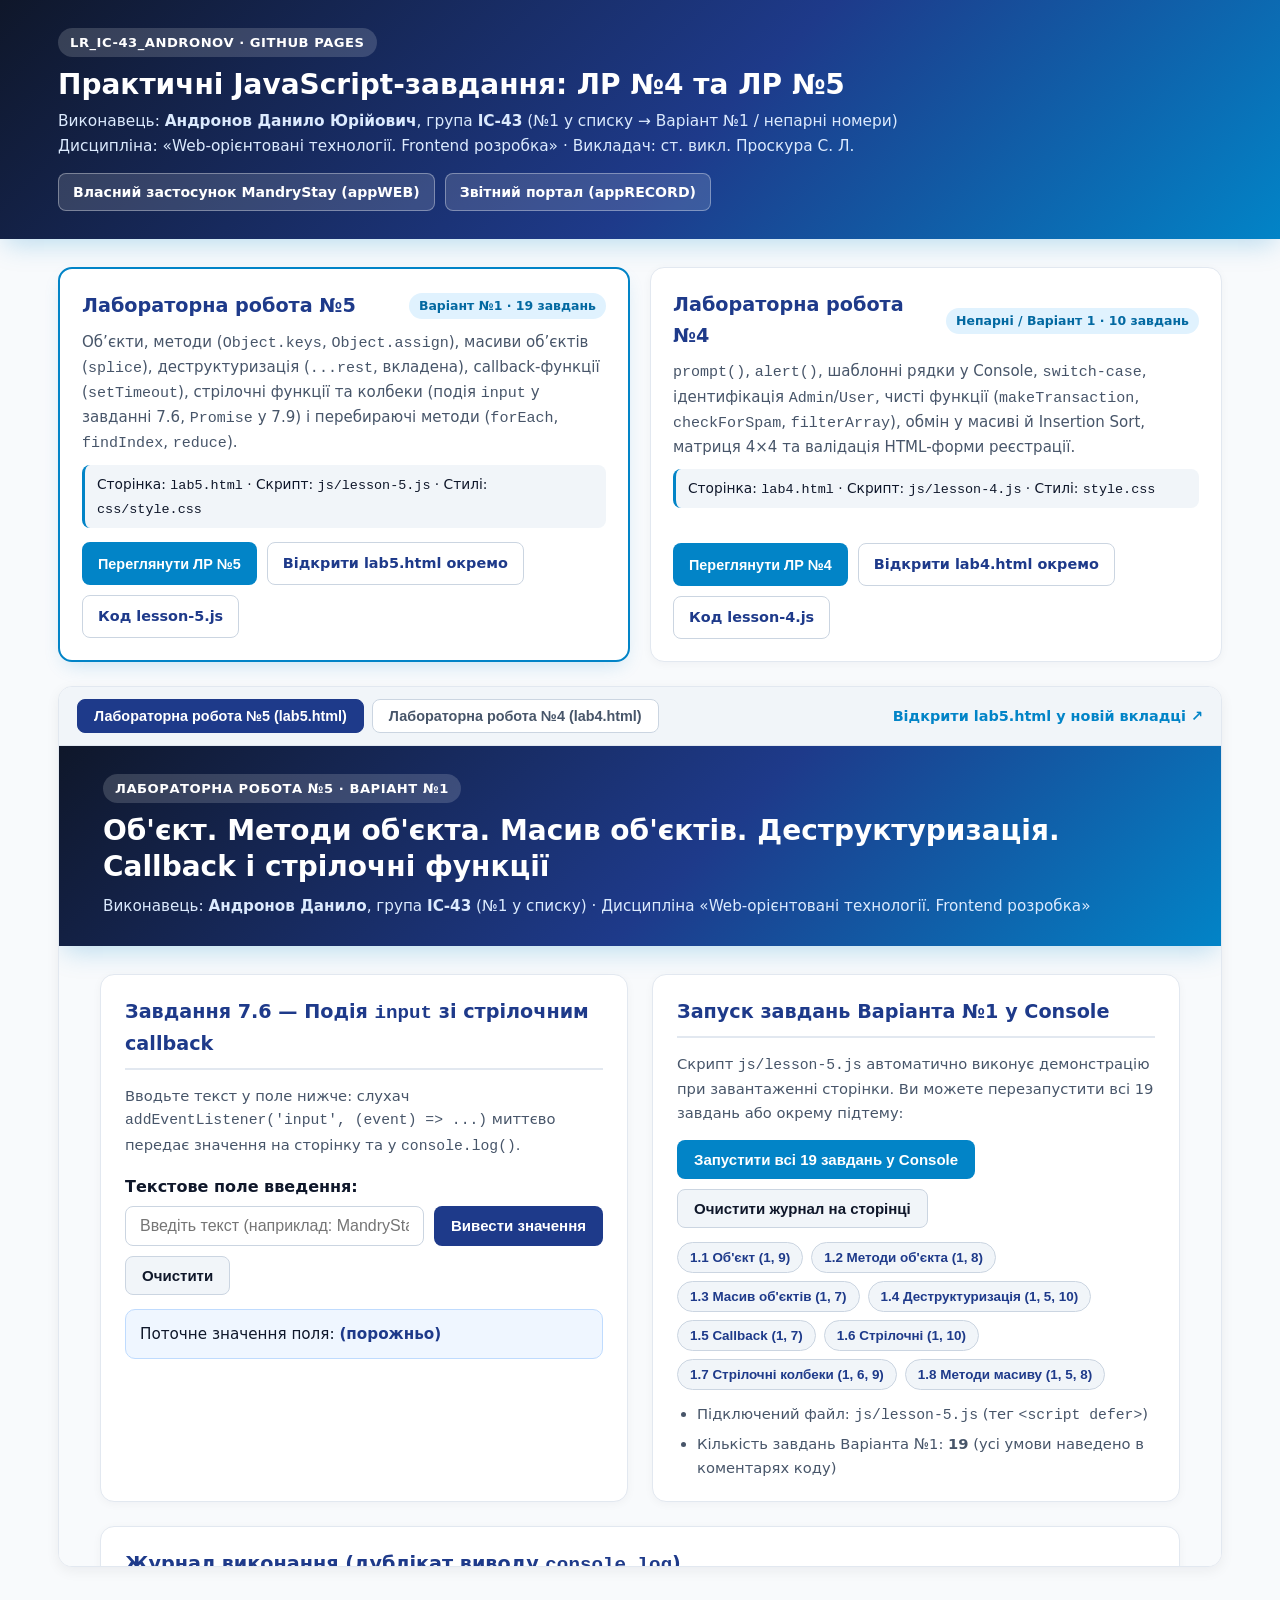
==== index.html @ 578d2ba0 "Labs 4-5: add lesson-4.js, lesson-5.js, and GitHub Pages index" ====
<!DOCTYPE html>
<html lang="uk">
<head>
  <meta charset="UTF-8">
  <meta name="viewport" content="width=device-width, initial-scale=1.0">
  <meta name="description" content="Практичні JavaScript-завдання: Лабораторна робота №4 та Лабораторна робота №5 (Андронов Данило, група ІС-43).">
  <title>LR_IC-43_Andronov — Практичні завдання з JavaScript (ЛР №4, ЛР №5)</title>
  <style>
    :root {
      --bg-page: #f8fafc;
      --bg-card: #ffffff;
      --ink-main: #0f172a;
      --ink-muted: #475569;
      --brand-dark: #0f172a;
      --brand-primary: #1e3a8a;
      --brand-accent: #0284c7;
      --brand-accent-hover: #0369a1;
      --border-soft: #e2e8f0;
      --border-strong: #cbd5e1;
    }

    * {
      box-sizing: border-box;
      margin: 0;
      padding: 0;
    }

    body {
      font-family: system-ui, -apple-system, BlinkMacSystemFont, "Segoe UI", Roboto, Arial, sans-serif;
      background-color: var(--bg-page);
      color: var(--ink-main);
      line-height: 1.6;
      padding-bottom: 40px;
    }

    .portal-header {
      background: linear-gradient(135deg, var(--brand-dark) 0%, var(--brand-primary) 55%, var(--brand-accent) 100%);
      color: #ffffff;
      padding: 28px 24px;
      margin-bottom: 28px;
      box-shadow: 0 10px 25px -5px rgba(2, 132, 199, 0.25);
    }

    .container {
      max-width: 1200px;
      margin: 0 auto;
      padding: 0 18px;
    }

    .header-top {
      display: flex;
      justify-content: space-between;
      align-items: flex-start;
      flex-wrap: wrap;
      gap: 16px;
    }

    .badge {
      display: inline-block;
      padding: 4px 12px;
      background: rgba(255, 255, 255, 0.16);
      border-radius: 999px;
      font-size: 0.82rem;
      font-weight: 700;
      letter-spacing: 0.04em;
      text-transform: uppercase;
      margin-bottom: 10px;
    }

    .portal-header h1 {
      font-size: 1.75rem;
      font-weight: 800;
      line-height: 1.3;
      margin-bottom: 6px;
    }

    .header-meta {
      color: #dbeafe;
      font-size: 0.96rem;
    }

    .portal-links {
      display: flex;
      flex-wrap: wrap;
      gap: 10px;
      margin-top: 14px;
    }

    .portal-link-pill {
      display: inline-flex;
      align-items: center;
      gap: 6px;
      padding: 7px 14px;
      background: rgba(255, 255, 255, 0.14);
      border: 1px solid rgba(255, 255, 255, 0.35);
      color: #ffffff;
      text-decoration: none;
      border-radius: 8px;
      font-size: 0.88rem;
      font-weight: 600;
      transition: background-color 0.15s ease;
    }

    .portal-link-pill:hover {
      background: rgba(255, 255, 255, 0.26);
    }

    .cards-grid {
      display: grid;
      grid-template-columns: repeat(auto-fit, minmax(320px, 1fr));
      gap: 20px;
      margin-bottom: 24px;
    }

    .lab-card {
      background: var(--bg-card);
      border: 1px solid var(--border-soft);
      border-radius: 14px;
      padding: 22px;
      box-shadow: 0 2px 10px rgba(15, 23, 42, 0.04);
      display: flex;
      flex-direction: column;
      justify-content: space-between;
      gap: 14px;
      transition: border-color 0.15s ease, box-shadow 0.15s ease;
    }

    .lab-card.is-selected {
      border: 2px solid var(--brand-accent);
      box-shadow: 0 8px 20px -6px rgba(2, 132, 199, 0.2);
    }

    .lab-card-header {
      display: flex;
      align-items: center;
      justify-content: space-between;
      gap: 10px;
      margin-bottom: 8px;
    }

    .lab-card h2 {
      font-size: 1.2rem;
      color: var(--brand-primary);
    }

    .lab-tag {
      font-size: 0.78rem;
      font-weight: 700;
      padding: 3px 10px;
      border-radius: 999px;
      background: #e0f2fe;
      color: #0369a1;
      white-space: nowrap;
    }

    .lab-card p {
      font-size: 0.94rem;
      color: var(--ink-muted);
      margin-bottom: 10px;
    }

    .lab-files {
      font-size: 0.86rem;
      color: var(--ink-main);
      background: #f1f5f9;
      padding: 8px 12px;
      border-radius: 8px;
      border-left: 3px solid var(--brand-accent);
    }

    .lab-files code {
      font-family: "Consolas", "Fira Code", monospace;
      font-size: 0.84rem;
      color: #0f172a;
    }

    .card-actions {
      display: flex;
      flex-wrap: wrap;
      gap: 10px;
    }

    .btn {
      display: inline-flex;
      align-items: center;
      justify-content: center;
      padding: 9px 15px;
      border-radius: 8px;
      border: 1px solid transparent;
      font-size: 0.9rem;
      font-weight: 600;
      text-decoration: none;
      cursor: pointer;
      transition: background-color 0.15s ease, border-color 0.15s ease;
    }

    .btn-primary {
      background-color: var(--brand-accent);
      color: #ffffff;
    }

    .btn-primary:hover {
      background-color: var(--brand-accent-hover);
    }

    .btn-outline {
      background-color: #ffffff;
      color: var(--brand-primary);
      border-color: var(--border-strong);
    }

    .btn-outline:hover {
      background-color: #f0f9ff;
      border-color: var(--brand-accent);
    }

    .preview-shell {
      background: var(--bg-card);
      border: 1px solid var(--border-soft);
      border-radius: 14px;
      overflow: hidden;
      box-shadow: 0 4px 14px rgba(15, 23, 42, 0.06);
    }

    .preview-toolbar {
      display: flex;
      align-items: center;
      justify-content: space-between;
      flex-wrap: wrap;
      gap: 12px;
      padding: 12px 18px;
      background: #f1f5f9;
      border-bottom: 1px solid var(--border-soft);
    }

    .preview-tabs {
      display: flex;
      gap: 8px;
      flex-wrap: wrap;
    }

    .preview-tab-btn {
      padding: 8px 16px;
      border-radius: 8px;
      border: 1px solid var(--border-strong);
      background: #ffffff;
      color: var(--ink-muted);
      font-size: 0.9rem;
      font-weight: 700;
      cursor: pointer;
      transition: all 0.15s ease;
    }

    .preview-tab-btn.active {
      background: var(--brand-primary);
      border-color: var(--brand-primary);
      color: #ffffff;
    }

    .preview-open-direct {
      font-size: 0.9rem;
      font-weight: 600;
      color: var(--brand-accent);
      text-decoration: none;
    }

    .preview-open-direct:hover {
      text-decoration: underline;
    }

    .preview-frame {
      display: block;
      width: 100%;
      height: 820px;
      border: none;
      background: #f8fafc;
    }

    @media (max-width: 768px) {
      .portal-header h1 {
        font-size: 1.4rem;
      }
      .preview-frame {
        height: 680px;
      }
    }
  </style>
</head>
<body>
  <header class="portal-header">
    <div class="container">
      <div class="header-top">
        <div>
          <span class="badge">LR_IC-43_Andronov · GitHub Pages</span>
          <h1>Практичні JavaScript-завдання: ЛР №4 та ЛР №5</h1>
          <p class="header-meta">
            Виконавець: <strong>Андронов Данило Юрійович</strong>, група <strong>ІС-43</strong> (№1 у списку → Варіант №1 / непарні номери)<br>
            Дисципліна: «Web-орієнтовані технології. Frontend розробка» · Викладач: ст. викл. Проскура С. Л.
          </p>
          <div class="portal-links">
            <a class="portal-link-pill" href="https://andronovdanilo.github.io/IC-43_appWEB-AndronovDanilo-FIOT-2026/" target="_blank" rel="noopener noreferrer">Власний застосунок MandryStay (appWEB)</a>
            <a class="portal-link-pill" href="https://andronovdanilo.github.io/IC-43_appRECORD-AndronovDanilo-FIOT-2026/" target="_blank" rel="noopener noreferrer">Звітний портал (appRECORD)</a>
          </div>
        </div>
      </div>
    </div>
  </header>

  <main class="container">
    <section class="cards-grid" aria-label="Навігація лабораторними роботами">
      <article class="lab-card is-selected" data-lab-card="5">
        <div>
          <div class="lab-card-header">
            <h2>Лабораторна робота №5</h2>
            <span class="lab-tag">Варіант №1 · 19 завдань</span>
          </div>
          <p>
            Об’єкти, методи (<code>Object.keys</code>, <code>Object.assign</code>), масиви об’єктів (<code>splice</code>),
            деструктуризація (<code>...rest</code>, вкладена), callback-функції (<code>setTimeout</code>), стрілочні функції та
            колбеки (подія <code>input</code> у завданні 7.6, <code>Promise</code> у 7.9) і перебираючі методи (<code>forEach</code>, <code>findIndex</code>, <code>reduce</code>).
          </p>
          <div class="lab-files">
            Сторінка: <code>lab5.html</code> · Скрипт: <code>js/lesson-5.js</code> · Стилі: <code>css/style.css</code>
          </div>
        </div>
        <div class="card-actions">
          <button type="button" class="btn btn-primary js-switch-lab" data-lab="5">Переглянути ЛР №5</button>
          <a class="btn btn-outline" href="lab5.html">Відкрити lab5.html окремо</a>
          <a class="btn btn-outline" href="js/lesson-5.js">Код lesson-5.js</a>
        </div>
      </article>

      <article class="lab-card" data-lab-card="4">
        <div>
          <div class="lab-card-header">
            <h2>Лабораторна робота №4</h2>
            <span class="lab-tag">Непарні / Варіант 1 · 10 завдань</span>
          </div>
          <p>
            <code>prompt()</code>, <code>alert()</code>, шаблонні рядки у Console, <code>switch-case</code>, ідентифікація
            <code>Admin</code>/<code>User</code>, чисті функції (<code>makeTransaction</code>, <code>checkForSpam</code>, <code>filterArray</code>),
            обмін у масиві й Insertion Sort, матриця 4×4 та валідація HTML-форми реєстрації.
          </p>
          <div class="lab-files">
            Сторінка: <code>lab4.html</code> · Скрипт: <code>js/lesson-4.js</code> · Стилі: <code>style.css</code>
          </div>
        </div>
        <div class="card-actions">
          <button type="button" class="btn btn-primary js-switch-lab" data-lab="4">Переглянути ЛР №4</button>
          <a class="btn btn-outline" href="lab4.html">Відкрити lab4.html окремо</a>
          <a class="btn btn-outline" href="js/lesson-4.js">Код lesson-4.js</a>
        </div>
      </article>
    </section>

    <section class="preview-shell" aria-label="Інтерактивний перегляд лабораторної роботи">
      <div class="preview-toolbar">
        <div class="preview-tabs" role="tablist" aria-label="Вибір сторінки лабораторної роботи">
          <button type="button" role="tab" aria-selected="true" class="preview-tab-btn active" data-lab="5">Лабораторна робота №5 (lab5.html)</button>
          <button type="button" role="tab" aria-selected="false" class="preview-tab-btn" data-lab="4">Лабораторна робота №4 (lab4.html)</button>
        </div>
        <a id="preview-direct-link" class="preview-open-direct" href="lab5.html" target="_blank" rel="noopener noreferrer">
          Відкрити lab5.html у новій вкладці &#8599;
        </a>
      </div>
      <iframe
        id="lab-preview-frame"
        class="preview-frame"
        src="lab5.html"
        title="Інтерактивний перегляд лабораторної роботи"
      ></iframe>
    </section>
  </main>

  <script>
    (function () {
      const LAB_PAGES = {
        4: { src: 'lab4.html', linkText: 'Відкрити lab4.html у новій вкладці ↗' },
        5: { src: 'lab5.html', linkText: 'Відкрити lab5.html у новій вкладці ↗' }
      };

      const frame = document.getElementById('lab-preview-frame');
      const directLink = document.getElementById('preview-direct-link');
      const tabButtons = document.querySelectorAll('.preview-tab-btn');
      const cards = document.querySelectorAll('.lab-card');
      const switchTriggers = document.querySelectorAll('.js-switch-lab, .preview-tab-btn');

      function selectLab(labNum) {
        const config = LAB_PAGES[labNum];
        if (!config || !frame) return;

        frame.src = config.src;
        if (directLink) {
          directLink.href = config.src;
          directLink.textContent = config.linkText;
        }

        tabButtons.forEach((btn) => {
          const isMatch = btn.getAttribute('data-lab') === String(labNum);
          btn.classList.toggle('active', isMatch);
          btn.setAttribute('aria-selected', isMatch ? 'true' : 'false');
        });

        cards.forEach((card) => {
          const isMatch = card.getAttribute('data-lab-card') === String(labNum);
          card.classList.toggle('is-selected', isMatch);
        });
      }

      switchTriggers.forEach((el) => {
        el.addEventListener('click', () => {
          const labNum = el.getAttribute('data-lab');
          selectLab(labNum);
          if (el.classList.contains('js-switch-lab')) {
            frame.scrollIntoView({ behavior: 'smooth', block: 'start' });
          }
        });
      });
    })();
  </script>
</body>
</html>
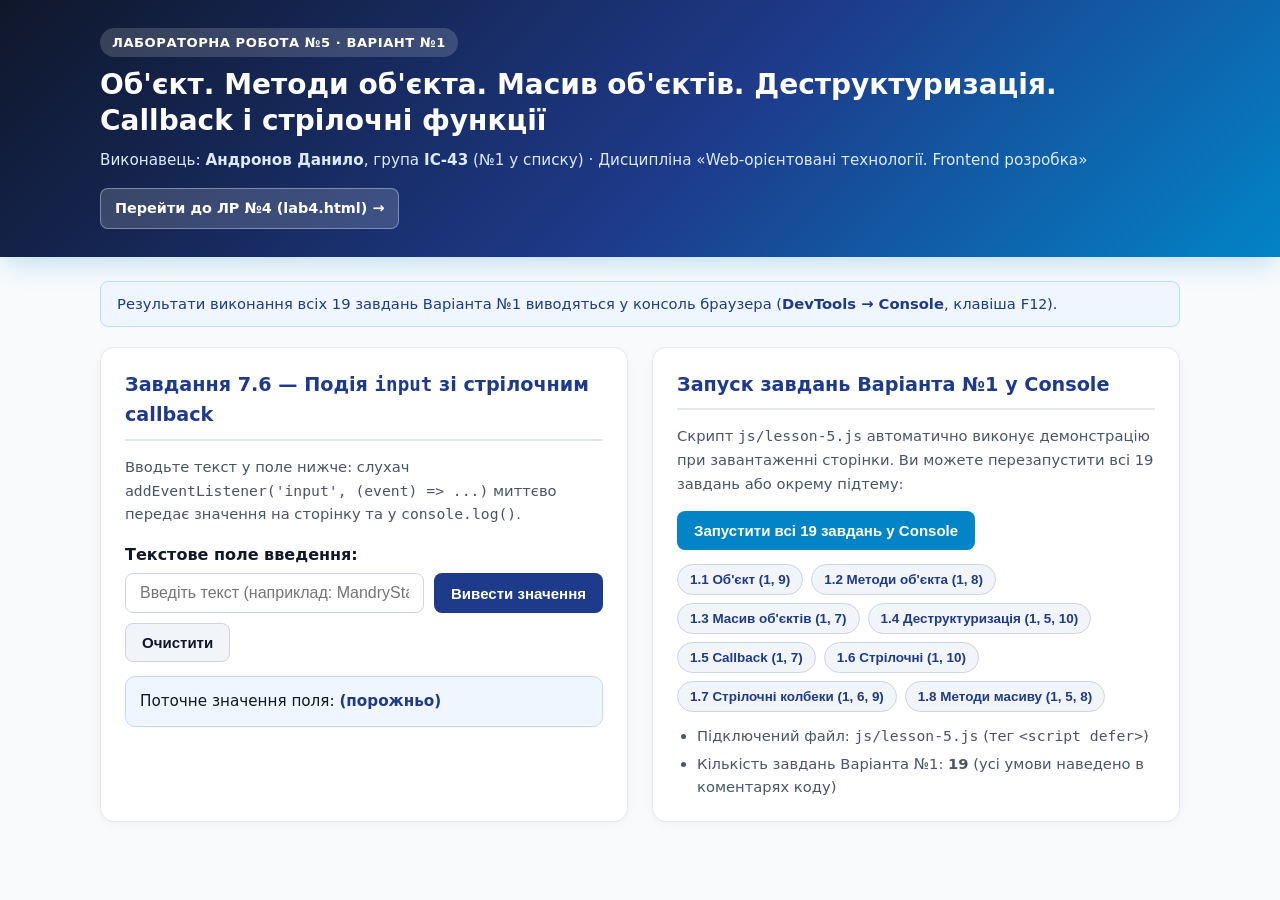
==== commit e40cf53e: "Simplify Labs 4-5: remove console-mirror and iframe, use index.html for Lab 5" ====
--- a/index.html
+++ b/index.html
@@ -1,422 +1,101 @@
 <!DOCTYPE html>
 <html lang="uk">
 <head>
-  <meta charset="UTF-8">
-  <meta name="viewport" content="width=device-width, initial-scale=1.0">
-  <meta name="description" content="Практичні JavaScript-завдання: Лабораторна робота №4 та Лабораторна робота №5 (Андронов Данило, група ІС-43).">
-  <title>LR_IC-43_Andronov — Практичні завдання з JavaScript (ЛР №4, ЛР №5)</title>
-  <style>
-    :root {
-      --bg-page: #f8fafc;
-      --bg-card: #ffffff;
-      --ink-main: #0f172a;
-      --ink-muted: #475569;
-      --brand-dark: #0f172a;
-      --brand-primary: #1e3a8a;
-      --brand-accent: #0284c7;
-      --brand-accent-hover: #0369a1;
-      --border-soft: #e2e8f0;
-      --border-strong: #cbd5e1;
-    }
-
-    * {
-      box-sizing: border-box;
-      margin: 0;
-      padding: 0;
-    }
-
-    body {
-      font-family: system-ui, -apple-system, BlinkMacSystemFont, "Segoe UI", Roboto, Arial, sans-serif;
-      background-color: var(--bg-page);
-      color: var(--ink-main);
-      line-height: 1.6;
-      padding-bottom: 40px;
-    }
-
-    .portal-header {
-      background: linear-gradient(135deg, var(--brand-dark) 0%, var(--brand-primary) 55%, var(--brand-accent) 100%);
-      color: #ffffff;
-      padding: 28px 24px;
-      margin-bottom: 28px;
-      box-shadow: 0 10px 25px -5px rgba(2, 132, 199, 0.25);
-    }
-
-    .container {
-      max-width: 1200px;
-      margin: 0 auto;
-      padding: 0 18px;
-    }
-
-    .header-top {
-      display: flex;
-      justify-content: space-between;
-      align-items: flex-start;
-      flex-wrap: wrap;
-      gap: 16px;
-    }
-
-    .badge {
-      display: inline-block;
-      padding: 4px 12px;
-      background: rgba(255, 255, 255, 0.16);
-      border-radius: 999px;
-      font-size: 0.82rem;
-      font-weight: 700;
-      letter-spacing: 0.04em;
-      text-transform: uppercase;
-      margin-bottom: 10px;
-    }
-
-    .portal-header h1 {
-      font-size: 1.75rem;
-      font-weight: 800;
-      line-height: 1.3;
-      margin-bottom: 6px;
-    }
-
-    .header-meta {
-      color: #dbeafe;
-      font-size: 0.96rem;
-    }
-
-    .portal-links {
-      display: flex;
-      flex-wrap: wrap;
-      gap: 10px;
-      margin-top: 14px;
-    }
-
-    .portal-link-pill {
-      display: inline-flex;
-      align-items: center;
-      gap: 6px;
-      padding: 7px 14px;
-      background: rgba(255, 255, 255, 0.14);
-      border: 1px solid rgba(255, 255, 255, 0.35);
-      color: #ffffff;
-      text-decoration: none;
-      border-radius: 8px;
-      font-size: 0.88rem;
-      font-weight: 600;
-      transition: background-color 0.15s ease;
-    }
-
-    .portal-link-pill:hover {
-      background: rgba(255, 255, 255, 0.26);
-    }
-
-    .cards-grid {
-      display: grid;
-      grid-template-columns: repeat(auto-fit, minmax(320px, 1fr));
-      gap: 20px;
-      margin-bottom: 24px;
-    }
-
-    .lab-card {
-      background: var(--bg-card);
-      border: 1px solid var(--border-soft);
-      border-radius: 14px;
-      padding: 22px;
-      box-shadow: 0 2px 10px rgba(15, 23, 42, 0.04);
-      display: flex;
-      flex-direction: column;
-      justify-content: space-between;
-      gap: 14px;
-      transition: border-color 0.15s ease, box-shadow 0.15s ease;
-    }
-
-    .lab-card.is-selected {
-      border: 2px solid var(--brand-accent);
-      box-shadow: 0 8px 20px -6px rgba(2, 132, 199, 0.2);
-    }
-
-    .lab-card-header {
-      display: flex;
-      align-items: center;
-      justify-content: space-between;
-      gap: 10px;
-      margin-bottom: 8px;
-    }
-
-    .lab-card h2 {
-      font-size: 1.2rem;
-      color: var(--brand-primary);
-    }
-
-    .lab-tag {
-      font-size: 0.78rem;
-      font-weight: 700;
-      padding: 3px 10px;
-      border-radius: 999px;
-      background: #e0f2fe;
-      color: #0369a1;
-      white-space: nowrap;
-    }
-
-    .lab-card p {
-      font-size: 0.94rem;
-      color: var(--ink-muted);
-      margin-bottom: 10px;
-    }
-
-    .lab-files {
-      font-size: 0.86rem;
-      color: var(--ink-main);
-      background: #f1f5f9;
-      padding: 8px 12px;
-      border-radius: 8px;
-      border-left: 3px solid var(--brand-accent);
-    }
-
-    .lab-files code {
-      font-family: "Consolas", "Fira Code", monospace;
-      font-size: 0.84rem;
-      color: #0f172a;
-    }
-
-    .card-actions {
-      display: flex;
-      flex-wrap: wrap;
-      gap: 10px;
-    }
-
-    .btn {
-      display: inline-flex;
-      align-items: center;
-      justify-content: center;
-      padding: 9px 15px;
-      border-radius: 8px;
-      border: 1px solid transparent;
-      font-size: 0.9rem;
-      font-weight: 600;
-      text-decoration: none;
-      cursor: pointer;
-      transition: background-color 0.15s ease, border-color 0.15s ease;
-    }
-
-    .btn-primary {
-      background-color: var(--brand-accent);
-      color: #ffffff;
-    }
-
-    .btn-primary:hover {
-      background-color: var(--brand-accent-hover);
-    }
-
-    .btn-outline {
-      background-color: #ffffff;
-      color: var(--brand-primary);
-      border-color: var(--border-strong);
-    }
-
-    .btn-outline:hover {
-      background-color: #f0f9ff;
-      border-color: var(--brand-accent);
-    }
-
-    .preview-shell {
-      background: var(--bg-card);
-      border: 1px solid var(--border-soft);
-      border-radius: 14px;
-      overflow: hidden;
-      box-shadow: 0 4px 14px rgba(15, 23, 42, 0.06);
-    }
-
-    .preview-toolbar {
-      display: flex;
-      align-items: center;
-      justify-content: space-between;
-      flex-wrap: wrap;
-      gap: 12px;
-      padding: 12px 18px;
-      background: #f1f5f9;
-      border-bottom: 1px solid var(--border-soft);
-    }
-
-    .preview-tabs {
-      display: flex;
-      gap: 8px;
-      flex-wrap: wrap;
-    }
-
-    .preview-tab-btn {
-      padding: 8px 16px;
-      border-radius: 8px;
-      border: 1px solid var(--border-strong);
-      background: #ffffff;
-      color: var(--ink-muted);
-      font-size: 0.9rem;
-      font-weight: 700;
-      cursor: pointer;
-      transition: all 0.15s ease;
-    }
-
-    .preview-tab-btn.active {
-      background: var(--brand-primary);
-      border-color: var(--brand-primary);
-      color: #ffffff;
-    }
-
-    .preview-open-direct {
-      font-size: 0.9rem;
-      font-weight: 600;
-      color: var(--brand-accent);
-      text-decoration: none;
-    }
-
-    .preview-open-direct:hover {
-      text-decoration: underline;
-    }
-
-    .preview-frame {
-      display: block;
-      width: 100%;
-      height: 820px;
-      border: none;
-      background: #f8fafc;
-    }
-
-    @media (max-width: 768px) {
-      .portal-header h1 {
-        font-size: 1.4rem;
-      }
-      .preview-frame {
-        height: 680px;
-      }
-    }
-  </style>
+    <meta charset="UTF-8">
+    <meta name="viewport" content="width=device-width, initial-scale=1.0">
+    <title>ЛР №5 — Об'єкти, методи, деструктуризація, callback, стрілочні функції (ІС-43)</title>
+    <link rel="stylesheet" href="css/style.css">
+    <script defer src="js/lesson-5.js"></script>
 </head>
 <body>
-  <header class="portal-header">
-    <div class="container">
-      <div class="header-top">
-        <div>
-          <span class="badge">LR_IC-43_Andronov · GitHub Pages</span>
-          <h1>Практичні JavaScript-завдання: ЛР №4 та ЛР №5</h1>
-          <p class="header-meta">
-            Виконавець: <strong>Андронов Данило Юрійович</strong>, група <strong>ІС-43</strong> (№1 у списку → Варіант №1 / непарні номери)<br>
-            Дисципліна: «Web-орієнтовані технології. Frontend розробка» · Викладач: ст. викл. Проскура С. Л.
-          </p>
-          <div class="portal-links">
-            <a class="portal-link-pill" href="https://andronovdanilo.github.io/IC-43_appWEB-AndronovDanilo-FIOT-2026/" target="_blank" rel="noopener noreferrer">Власний застосунок MandryStay (appWEB)</a>
-            <a class="portal-link-pill" href="https://andronovdanilo.github.io/IC-43_appRECORD-AndronovDanilo-FIOT-2026/" target="_blank" rel="noopener noreferrer">Звітний портал (appRECORD)</a>
-          </div>
+    <header class="page-header">
+        <div class="container">
+            <div class="header-top">
+                <div>
+                    <span class="header-badge">Лабораторна робота №5 · Варіант №1</span>
+                    <h1>Об'єкт. Методи об'єкта. Масив об'єктів. Деструктуризація. Callback і стрілочні функції</h1>
+                    <p class="header-meta">
+                        Виконавець: <strong>Андронов Данило</strong>, група <strong>ІС-43</strong> (№1 у списку) ·
+                        Дисципліна «Web-орієнтовані технології. Frontend розробка»
+                    </p>
+                </div>
+                <nav class="header-nav" aria-label="Навігація лабораторними роботами">
+                    <a class="nav-link" href="lab4.html">Перейти до ЛР №4 (lab4.html) →</a>
+                </nav>
+            </div>
         </div>
-      </div>
-    </div>
-  </header>
+    </header>
 
-  <main class="container">
-    <section class="cards-grid" aria-label="Навігація лабораторними роботами">
-      <article class="lab-card is-selected" data-lab-card="5">
-        <div>
-          <div class="lab-card-header">
-            <h2>Лабораторна робота №5</h2>
-            <span class="lab-tag">Варіант №1 · 19 завдань</span>
-          </div>
-          <p>
-            Об’єкти, методи (<code>Object.keys</code>, <code>Object.assign</code>), масиви об’єктів (<code>splice</code>),
-            деструктуризація (<code>...rest</code>, вкладена), callback-функції (<code>setTimeout</code>), стрілочні функції та
-            колбеки (подія <code>input</code> у завданні 7.6, <code>Promise</code> у 7.9) і перебираючі методи (<code>forEach</code>, <code>findIndex</code>, <code>reduce</code>).
-          </p>
-          <div class="lab-files">
-            Сторінка: <code>lab5.html</code> · Скрипт: <code>js/lesson-5.js</code> · Стилі: <code>css/style.css</code>
-          </div>
+    <main class="container">
+        <p class="console-hint">
+            Результати виконання всіх 19 завдань Варіанта №1 виводяться у консоль браузера (<strong>DevTools → Console</strong>, клавіша <code>F12</code>).
+        </p>
+
+        <div class="grid-layout">
+            <!-- Інтерактивний блок для Завдання 7.6 -->
+            <section class="card" aria-labelledby="task-7-6-title">
+                <h2 id="task-7-6-title">Завдання 7.6 — Подія <code>input</code> зі стрілочним callback</h2>
+                <p class="card-subtitle">
+                    Вводьте текст у поле нижче: слухач <code>addEventListener('input', (event) =&gt; ...)</code> миттєво передає значення на сторінку та у <code>console.log()</code>.
+                </p>
+
+                <form id="task-7-6-form">
+                    <div class="form-group">
+                        <label for="task-7-6-input">Текстове поле введення:</label>
+                        <div class="input-row">
+                            <input
+                                type="text"
+                                id="task-7-6-input"
+                                name="liveText"
+                                placeholder="Введіть текст (наприклад: MandryStay ІС-43)..."
+                                autocomplete="off"
+                            >
+                            <button type="button" id="task-7-6-button" class="btn btn-primary">
+                                Вивести значення
+                            </button>
+                            <button type="button" id="task-7-6-clear" class="btn btn-secondary">
+                                Очистити
+                            </button>
+                        </div>
+                    </div>
+                </form>
+
+                <div class="live-output-box">
+                    Поточне значення поля: <output id="task-7-6-output" for="task-7-6-input">(порожньо)</output>
+                </div>
+                <p id="task-7-6-status" class="status-note" aria-live="polite"></p>
+            </section>
+
+            <!-- Керування запуском демонстрацій Варіанта №1 у DevTools Console -->
+            <section class="card" aria-labelledby="runner-title">
+                <h2 id="runner-title">Запуск завдань Варіанта №1 у Console</h2>
+                <p class="card-subtitle">
+                    Скрипт <code>js/lesson-5.js</code> автоматично виконує демонстрацію при завантаженні сторінки. Ви можете перезапустити всі 19 завдань або окрему підтему:
+                </p>
+
+                <div class="input-row">
+                    <button type="button" id="run-all-demos-btn" class="btn btn-accent">
+                        Запустити всі 19 завдань у Console
+                    </button>
+                </div>
+
+                <div class="subtopics-grid" aria-label="Запуск за підтемами">
+                    <button type="button" class="btn-pill" data-subtopic="1">1.1 Об'єкт (1, 9)</button>
+                    <button type="button" class="btn-pill" data-subtopic="2">1.2 Методи об'єкта (1, 8)</button>
+                    <button type="button" class="btn-pill" data-subtopic="3">1.3 Масив об'єктів (1, 7)</button>
+                    <button type="button" class="btn-pill" data-subtopic="4">1.4 Деструктуризація (1, 5, 10)</button>
+                    <button type="button" class="btn-pill" data-subtopic="5">1.5 Callback (1, 7)</button>
+                    <button type="button" class="btn-pill" data-subtopic="6">1.6 Стрілочні (1, 10)</button>
+                    <button type="button" class="btn-pill" data-subtopic="7">1.7 Стрілочні колбеки (1, 6, 9)</button>
+                    <button type="button" class="btn-pill" data-subtopic="8">1.8 Методи масиву (1, 5, 8)</button>
+                </div>
+
+                <ul class="tasks-list">
+                    <li>Підключений файл: <code>js/lesson-5.js</code> (тег <code>&lt;script defer&gt;</code>)</li>
+                    <li>Кількість завдань Варіанта №1: <strong>19</strong> (усі умови наведено в коментарях коду)</li>
+                </ul>
+            </section>
         </div>
-        <div class="card-actions">
-          <button type="button" class="btn btn-primary js-switch-lab" data-lab="5">Переглянути ЛР №5</button>
-          <a class="btn btn-outline" href="lab5.html">Відкрити lab5.html окремо</a>
-          <a class="btn btn-outline" href="js/lesson-5.js">Код lesson-5.js</a>
-        </div>
-      </article>
-
-      <article class="lab-card" data-lab-card="4">
-        <div>
-          <div class="lab-card-header">
-            <h2>Лабораторна робота №4</h2>
-            <span class="lab-tag">Непарні / Варіант 1 · 10 завдань</span>
-          </div>
-          <p>
-            <code>prompt()</code>, <code>alert()</code>, шаблонні рядки у Console, <code>switch-case</code>, ідентифікація
-            <code>Admin</code>/<code>User</code>, чисті функції (<code>makeTransaction</code>, <code>checkForSpam</code>, <code>filterArray</code>),
-            обмін у масиві й Insertion Sort, матриця 4×4 та валідація HTML-форми реєстрації.
-          </p>
-          <div class="lab-files">
-            Сторінка: <code>lab4.html</code> · Скрипт: <code>js/lesson-4.js</code> · Стилі: <code>style.css</code>
-          </div>
-        </div>
-        <div class="card-actions">
-          <button type="button" class="btn btn-primary js-switch-lab" data-lab="4">Переглянути ЛР №4</button>
-          <a class="btn btn-outline" href="lab4.html">Відкрити lab4.html окремо</a>
-          <a class="btn btn-outline" href="js/lesson-4.js">Код lesson-4.js</a>
-        </div>
-      </article>
-    </section>
-
-    <section class="preview-shell" aria-label="Інтерактивний перегляд лабораторної роботи">
-      <div class="preview-toolbar">
-        <div class="preview-tabs" role="tablist" aria-label="Вибір сторінки лабораторної роботи">
-          <button type="button" role="tab" aria-selected="true" class="preview-tab-btn active" data-lab="5">Лабораторна робота №5 (lab5.html)</button>
-          <button type="button" role="tab" aria-selected="false" class="preview-tab-btn" data-lab="4">Лабораторна робота №4 (lab4.html)</button>
-        </div>
-        <a id="preview-direct-link" class="preview-open-direct" href="lab5.html" target="_blank" rel="noopener noreferrer">
-          Відкрити lab5.html у новій вкладці &#8599;
-        </a>
-      </div>
-      <iframe
-        id="lab-preview-frame"
-        class="preview-frame"
-        src="lab5.html"
-        title="Інтерактивний перегляд лабораторної роботи"
-      ></iframe>
-    </section>
-  </main>
-
-  <script>
-    (function () {
-      const LAB_PAGES = {
-        4: { src: 'lab4.html', linkText: 'Відкрити lab4.html у новій вкладці ↗' },
-        5: { src: 'lab5.html', linkText: 'Відкрити lab5.html у новій вкладці ↗' }
-      };
-
-      const frame = document.getElementById('lab-preview-frame');
-      const directLink = document.getElementById('preview-direct-link');
-      const tabButtons = document.querySelectorAll('.preview-tab-btn');
-      const cards = document.querySelectorAll('.lab-card');
-      const switchTriggers = document.querySelectorAll('.js-switch-lab, .preview-tab-btn');
-
-      function selectLab(labNum) {
-        const config = LAB_PAGES[labNum];
-        if (!config || !frame) return;
-
-        frame.src = config.src;
-        if (directLink) {
-          directLink.href = config.src;
-          directLink.textContent = config.linkText;
-        }
-
-        tabButtons.forEach((btn) => {
-          const isMatch = btn.getAttribute('data-lab') === String(labNum);
-          btn.classList.toggle('active', isMatch);
-          btn.setAttribute('aria-selected', isMatch ? 'true' : 'false');
-        });
-
-        cards.forEach((card) => {
-          const isMatch = card.getAttribute('data-lab-card') === String(labNum);
-          card.classList.toggle('is-selected', isMatch);
-        });
-      }
-
-      switchTriggers.forEach((el) => {
-        el.addEventListener('click', () => {
-          const labNum = el.getAttribute('data-lab');
-          selectLab(labNum);
-          if (el.classList.contains('js-switch-lab')) {
-            frame.scrollIntoView({ behavior: 'smooth', block: 'start' });
-          }
-        });
-      });
-    })();
-  </script>
+    </main>
 </body>
 </html>
--- a/css/style.css
+++ b/css/style.css
@@ -0,0 +1,274 @@
+/* Стилі демонстраційної сторінки ЛР №5 (ІС-43, Андронов Данило, Варіант №1) */
+
+* {
+    box-sizing: border-box;
+    margin: 0;
+    padding: 0;
+}
+
+:root {
+    --bg-page: #f8fafc;
+    --bg-card: #ffffff;
+    --ink-main: #0f172a;
+    --ink-muted: #475569;
+    --border-soft: #e2e8f0;
+    --brand-dark: #0f172a;
+    --brand-primary: #1e3a8a;
+    --brand-accent: #0284c7;
+    --brand-soft: #eff6ff;
+}
+
+body {
+    font-family: system-ui, -apple-system, BlinkMacSystemFont, "Segoe UI", Roboto, Arial, sans-serif;
+    font-size: 16px;
+    line-height: 1.6;
+    color: var(--ink-main);
+    background-color: var(--bg-page);
+    padding-bottom: 48px;
+}
+
+.page-header {
+    background: linear-gradient(135deg, var(--brand-dark) 0%, var(--brand-primary) 55%, var(--brand-accent) 100%);
+    color: #ffffff;
+    padding: 28px 24px;
+    box-shadow: 0 10px 25px -5px rgba(2, 132, 199, 0.25);
+    margin-bottom: 24px;
+}
+
+.container {
+    max-width: 1120px;
+    margin: 0 auto;
+    padding: 0 20px;
+}
+
+.header-top {
+    display: flex;
+    justify-content: space-between;
+    align-items: flex-start;
+    flex-wrap: wrap;
+    gap: 16px;
+}
+
+.header-badge {
+    display: inline-block;
+    font-size: 0.82rem;
+    font-weight: 700;
+    letter-spacing: 0.04em;
+    text-transform: uppercase;
+    background: rgba(255, 255, 255, 0.16);
+    padding: 4px 12px;
+    border-radius: 999px;
+    margin-bottom: 10px;
+}
+
+.page-header h1 {
+    font-size: 1.75rem;
+    line-height: 1.3;
+    margin-bottom: 8px;
+}
+
+.header-meta {
+    font-size: 0.95rem;
+    color: #dbeafe;
+}
+
+.header-nav {
+    display: flex;
+    gap: 10px;
+}
+
+.nav-link {
+    display: inline-flex;
+    align-items: center;
+    padding: 8px 14px;
+    background: rgba(255, 255, 255, 0.16);
+    border: 1px solid rgba(255, 255, 255, 0.35);
+    border-radius: 8px;
+    color: #ffffff;
+    text-decoration: none;
+    font-size: 0.9rem;
+    font-weight: 600;
+    transition: background-color 0.2s ease;
+}
+
+.nav-link:hover {
+    background: rgba(255, 255, 255, 0.28);
+}
+
+.console-hint {
+    background: var(--brand-soft);
+    border: 1px solid #bfdbfe;
+    border-radius: 8px;
+    padding: 10px 16px;
+    margin-bottom: 20px;
+    font-size: 0.92rem;
+    color: var(--brand-primary);
+}
+
+.grid-layout {
+    display: grid;
+    grid-template-columns: 1fr 1fr;
+    gap: 24px;
+    margin-bottom: 24px;
+}
+
+.card {
+    background: var(--bg-card);
+    border: 1px solid var(--border-soft);
+    border-radius: 14px;
+    padding: 22px 24px;
+    box-shadow: 0 2px 10px rgba(15, 23, 42, 0.04);
+}
+
+.card h2 {
+    font-size: 1.2rem;
+    color: var(--brand-primary);
+    border-bottom: 2px solid var(--border-soft);
+    padding-bottom: 8px;
+    margin-bottom: 14px;
+}
+
+.card-subtitle {
+    font-size: 0.92rem;
+    color: var(--ink-muted);
+    margin-bottom: 16px;
+}
+
+.form-group {
+    margin-bottom: 14px;
+}
+
+.form-group label {
+    display: block;
+    font-weight: 600;
+    margin-bottom: 6px;
+}
+
+.input-row {
+    display: flex;
+    gap: 10px;
+    flex-wrap: wrap;
+}
+
+input[type="text"] {
+    flex: 1 1 220px;
+    padding: 10px 14px;
+    border: 1.5px solid #cbd5e1;
+    border-radius: 8px;
+    font-size: 1rem;
+    color: var(--ink-main);
+    transition: border-color 0.15s ease, box-shadow 0.15s ease;
+}
+
+input[type="text"]:focus {
+    outline: none;
+    border-color: var(--brand-accent);
+    box-shadow: 0 0 0 3px rgba(2, 132, 199, 0.18);
+}
+
+.btn {
+    display: inline-flex;
+    align-items: center;
+    justify-content: center;
+    padding: 10px 16px;
+    font-size: 0.94rem;
+    font-weight: 600;
+    border-radius: 8px;
+    border: 1px solid transparent;
+    cursor: pointer;
+    transition: background-color 0.15s ease, transform 0.1s ease;
+}
+
+.btn:active {
+    transform: translateY(1px);
+}
+
+.btn-primary {
+    background-color: var(--brand-primary);
+    color: #ffffff;
+}
+
+.btn-primary:hover {
+    background-color: #172554;
+}
+
+.btn-accent {
+    background-color: var(--brand-accent);
+    color: #ffffff;
+}
+
+.btn-accent:hover {
+    background-color: #0369a1;
+}
+
+.btn-secondary {
+    background-color: #f1f5f9;
+    color: var(--ink-main);
+    border-color: #cbd5e1;
+}
+
+.btn-secondary:hover {
+    background-color: #e2e8f0;
+}
+
+.live-output-box {
+    margin-top: 14px;
+    padding: 12px 14px;
+    border-radius: 10px;
+    background-color: var(--brand-soft);
+    border: 1px solid #bfdbfe;
+    font-size: 0.95rem;
+}
+
+.live-output-box output {
+    font-weight: 700;
+    color: var(--brand-primary);
+    word-break: break-word;
+}
+
+.status-note {
+    margin-top: 8px;
+    font-size: 0.88rem;
+    color: var(--ink-muted);
+    min-height: 1.4em;
+}
+
+.subtopics-grid {
+    display: flex;
+    flex-wrap: wrap;
+    gap: 8px;
+    margin-top: 14px;
+}
+
+.btn-pill {
+    padding: 7px 12px;
+    font-size: 0.84rem;
+    border-radius: 999px;
+    background-color: #f1f5f9;
+    color: var(--brand-primary);
+    border: 1px solid #cbd5e1;
+    font-weight: 600;
+    cursor: pointer;
+}
+
+.btn-pill:hover {
+    background-color: #dbeafe;
+    border-color: #93c5fd;
+}
+
+.tasks-list {
+    margin-top: 12px;
+    padding-left: 20px;
+    font-size: 0.92rem;
+    color: var(--ink-muted);
+}
+
+.tasks-list li + li {
+    margin-top: 4px;
+}
+
+@media (max-width: 820px) {
+    .grid-layout {
+        grid-template-columns: 1fr;
+    }
+}
